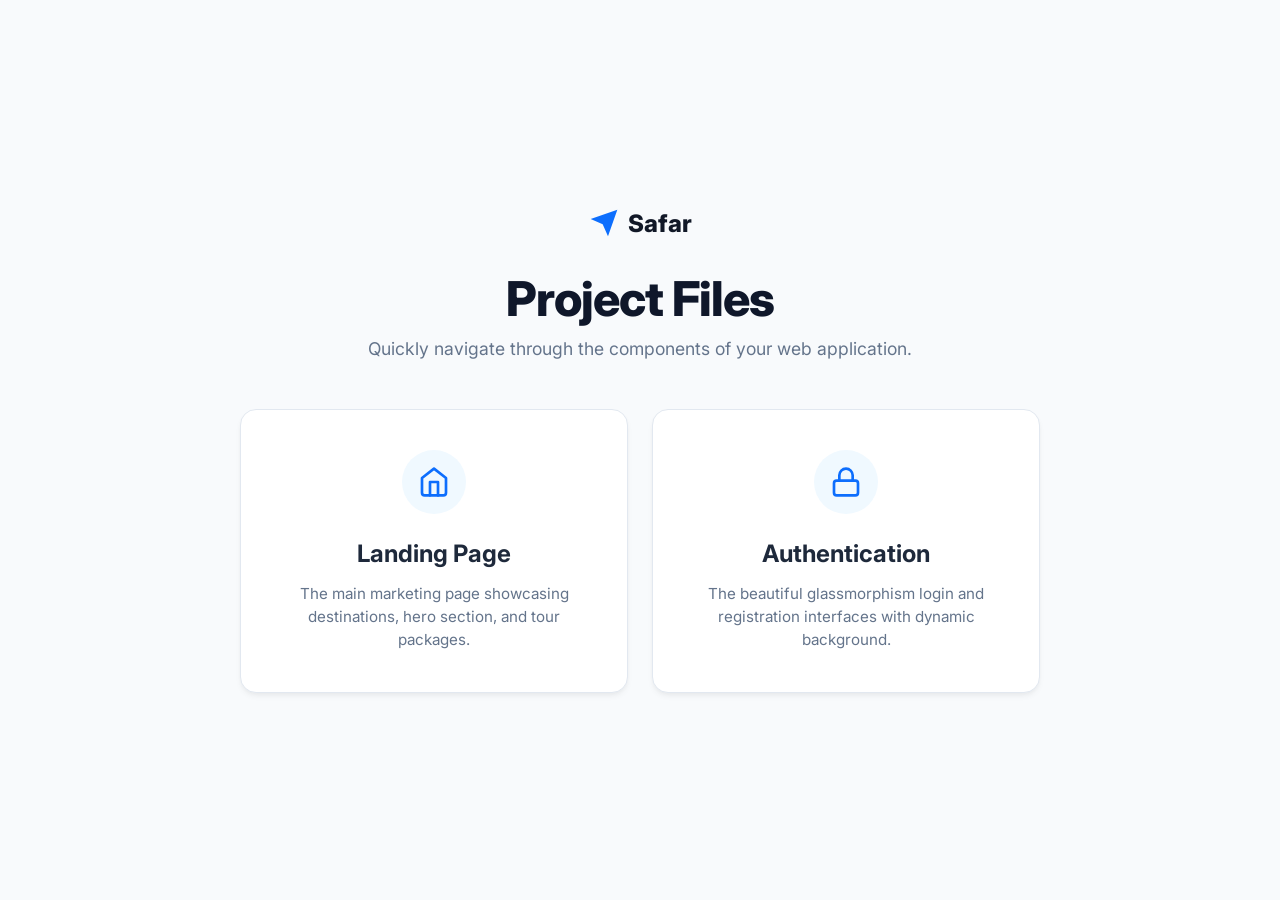
==== index.html @ 84ec6b57 "Add files via upload" ====
<!DOCTYPE html>
<html lang="en">
<head>
    <meta charset="UTF-8">
    <meta name="viewport" content="width=device-width, initial-scale=1.0">
    <title>Safar Project Hub</title>
    <link href="https://fonts.googleapis.com/css2?family=Inter:wght@400;500;600;700;800&display=swap" rel="stylesheet">
    <style>
        * {
            margin: 0;
            padding: 0;
            box-sizing: border-box;
            font-family: 'Inter', sans-serif;
        }
        body {
            background-color: #f8fafc;
            min-height: 100vh;
            display: flex;
            flex-direction: column;
            align-items: center;
            justify-content: center;
            padding: 20px;
        }
        .container {
            max-width: 800px;
            width: 100%;
            text-align: center;
        }
        h1 {
            font-size: 3rem;
            color: #0f172a;
            margin-bottom: 10px;
            font-weight: 800;
            letter-spacing: -1px;
        }
        p.subtitle {
            color: #64748b;
            font-size: 1.1rem;
            margin-bottom: 50px;
        }
        .grid {
            display: grid;
            grid-template-columns: repeat(auto-fit, minmax(300px, 1fr));
            gap: 24px;
        }
        .card {
            background: #ffffff;
            border: 1px solid #e2e8f0;
            border-radius: 16px;
            padding: 40px 30px;
            text-decoration: none;
            color: inherit;
            transition: all 0.3s ease;
            box-shadow: 0 4px 6px -1px rgba(0, 0, 0, 0.05), 0 2px 4px -1px rgba(0, 0, 0, 0.03);
            display: flex;
            flex-direction: column;
            align-items: center;
            gap: 15px;
        }
        .card:hover {
            transform: translateY(-5px);
            border-color: #0d6efd;
            box-shadow: 0 20px 25px -5px rgba(13, 110, 253, 0.15), 0 10px 10px -5px rgba(13, 110, 253, 0.04);
        }
        .card-icon {
            width: 64px;
            height: 64px;
            background: #f0f9ff;
            color: #0d6efd;
            border-radius: 50%;
            display: flex;
            align-items: center;
            justify-content: center;
            margin-bottom: 10px;
        }
        .card-icon svg {
            width: 32px;
            height: 32px;
        }
        .card h2 {
            font-size: 1.5rem;
            color: #1e293b;
            font-weight: 700;
        }
        .card p {
            color: #64748b;
            font-size: 0.95rem;
            line-height: 1.5;
        }
        .logo {
            display: inline-flex;
            align-items: center;
            gap: 8px;
            font-weight: 800;
            font-size: 24px;
            color: #111827;
            margin-bottom: 30px;
        }
        .logo svg {
            width: 32px;
            height: 32px;
            color: #0d6efd;
        }
    </style>
</head>
<body>

    <div class="container">
        <div class="logo">
            <svg viewBox="0 0 24 24" fill="none" stroke="currentColor" stroke-width="2" stroke-linecap="round" stroke-linejoin="round">
                <path d="M22 2 11 13M22 2l-7 20-4-9-9-4 20-7z" fill="currentColor" stroke="none" />
            </svg>
            <span>Safar</span>
        </div>
        
        <h1>Project Files</h1>
        <p class="subtitle">Quickly navigate through the components of your web application.</p>

        <div class="grid">
            <!-- Landing Page Card -->
            <a href="landing.html" class="card">
                <div class="card-icon">
                    <svg viewBox="0 0 24 24" fill="none" stroke="currentColor" stroke-width="2" stroke-linecap="round" stroke-linejoin="round">
                        <path d="m3 9 9-7 9 7v11a2 2 0 0 1-2 2H5a2 2 0 0 1-2-2z"></path>
                        <polyline points="9 22 9 12 15 12 15 22"></polyline>
                    </svg>
                </div>
                <h2>Landing Page</h2>
                <p>The main marketing page showcasing destinations, hero section, and tour packages.</p>
            </a>

            <!-- Auth Page Card -->
            <a href="auth.html" class="card">
                <div class="card-icon">
                    <svg viewBox="0 0 24 24" fill="none" stroke="currentColor" stroke-width="2" stroke-linecap="round" stroke-linejoin="round">
                        <rect x="3" y="11" width="18" height="11" rx="2" ry="2"></rect>
                        <path d="M7 11V7a5 5 0 0 1 10 0v4"></path>
                    </svg>
                </div>
                <h2>Authentication</h2>
                <p>The beautiful glassmorphism login and registration interfaces with dynamic background.</p>
            </a>
        </div>
    </div>

</body>
</html>
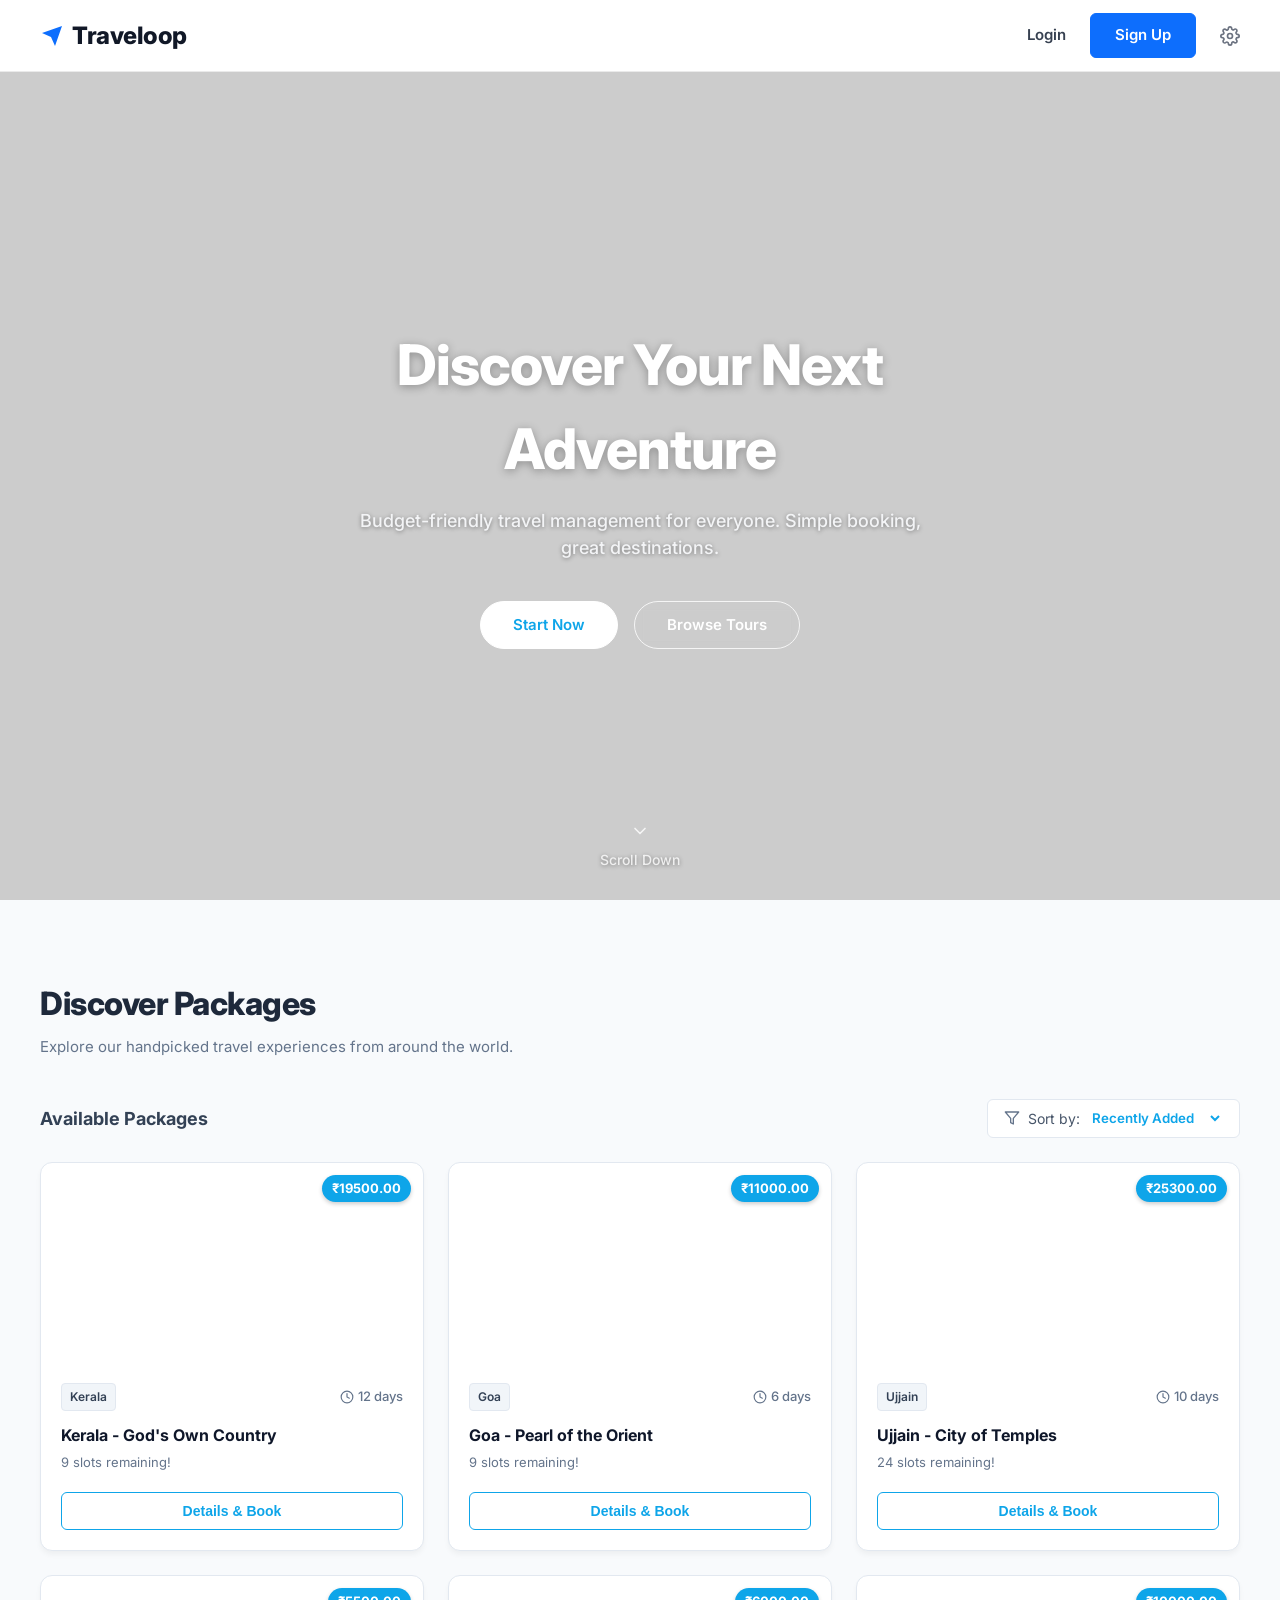
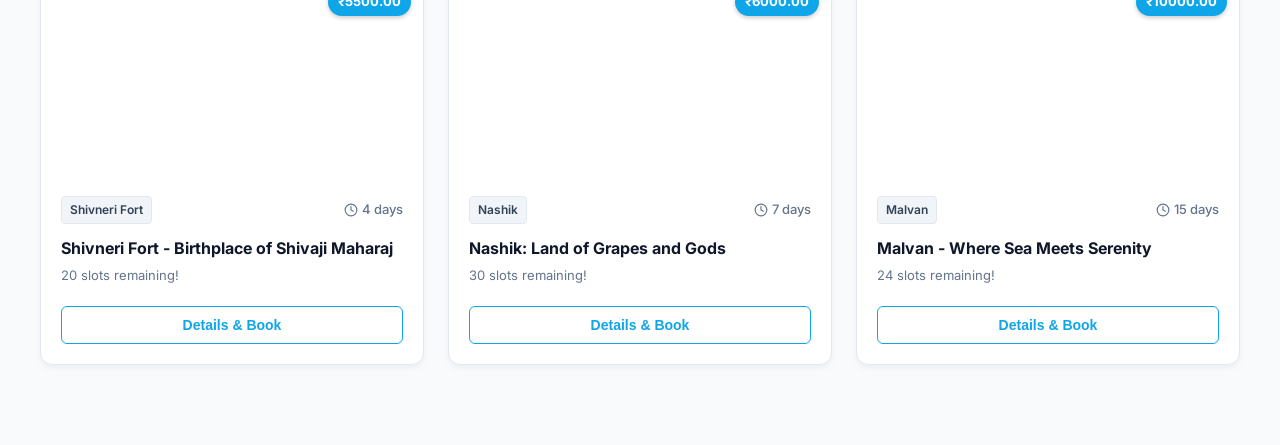
==== commit 37595d69: "Update index.html" ====
--- a/index.html
+++ b/index.html
@@ -3,145 +3,228 @@
 <head>
     <meta charset="UTF-8">
     <meta name="viewport" content="width=device-width, initial-scale=1.0">
-    <title>Safar Project Hub</title>
+    <title>Traveloop - Discover Your Next Adventure</title>
     <link href="https://fonts.googleapis.com/css2?family=Inter:wght@400;500;600;700;800&display=swap" rel="stylesheet">
-    <style>
-        * {
-            margin: 0;
-            padding: 0;
-            box-sizing: border-box;
-            font-family: 'Inter', sans-serif;
-        }
-        body {
-            background-color: #f8fafc;
-            min-height: 100vh;
-            display: flex;
-            flex-direction: column;
-            align-items: center;
-            justify-content: center;
-            padding: 20px;
-        }
-        .container {
-            max-width: 800px;
-            width: 100%;
-            text-align: center;
-        }
-        h1 {
-            font-size: 3rem;
-            color: #0f172a;
-            margin-bottom: 10px;
-            font-weight: 800;
-            letter-spacing: -1px;
-        }
-        p.subtitle {
-            color: #64748b;
-            font-size: 1.1rem;
-            margin-bottom: 50px;
-        }
-        .grid {
-            display: grid;
-            grid-template-columns: repeat(auto-fit, minmax(300px, 1fr));
-            gap: 24px;
-        }
-        .card {
-            background: #ffffff;
-            border: 1px solid #e2e8f0;
-            border-radius: 16px;
-            padding: 40px 30px;
-            text-decoration: none;
-            color: inherit;
-            transition: all 0.3s ease;
-            box-shadow: 0 4px 6px -1px rgba(0, 0, 0, 0.05), 0 2px 4px -1px rgba(0, 0, 0, 0.03);
-            display: flex;
-            flex-direction: column;
-            align-items: center;
-            gap: 15px;
-        }
-        .card:hover {
-            transform: translateY(-5px);
-            border-color: #0d6efd;
-            box-shadow: 0 20px 25px -5px rgba(13, 110, 253, 0.15), 0 10px 10px -5px rgba(13, 110, 253, 0.04);
-        }
-        .card-icon {
-            width: 64px;
-            height: 64px;
-            background: #f0f9ff;
-            color: #0d6efd;
-            border-radius: 50%;
-            display: flex;
-            align-items: center;
-            justify-content: center;
-            margin-bottom: 10px;
-        }
-        .card-icon svg {
-            width: 32px;
-            height: 32px;
-        }
-        .card h2 {
-            font-size: 1.5rem;
-            color: #1e293b;
-            font-weight: 700;
-        }
-        .card p {
-            color: #64748b;
-            font-size: 0.95rem;
-            line-height: 1.5;
-        }
-        .logo {
-            display: inline-flex;
-            align-items: center;
-            gap: 8px;
-            font-weight: 800;
-            font-size: 24px;
-            color: #111827;
-            margin-bottom: 30px;
-        }
-        .logo svg {
-            width: 32px;
-            height: 32px;
-            color: #0d6efd;
-        }
-    </style>
+    <link rel="stylesheet" href="landing.css">
 </head>
 <body>
-
-    <div class="container">
-        <div class="logo">
+    <!-- Splash Screen -->
+    <div id="splash-container">
+        <h1 class="brand-text">
+            travel<span class="brand-accent">oop</span>
+        </h1>
+    </div>
+
+    <!-- Navigation Bar -->
+    <header class="navbar">
+        <div class="nav-left">
+            <a href="#" class="logo">
+                <svg viewBox="0 0 24 24" fill="none" stroke="currentColor" stroke-width="2" stroke-linecap="round" stroke-linejoin="round">
+                    <path d="M22 2 11 13M22 2l-7 20-4-9-9-4 20-7z" fill="currentColor" stroke="none" />
+                </svg>
+                <span>Traveloop</span>
+            </a>
+
+        </div>
+        
+        <div class="nav-right">
+            <a href="auth.html" class="login-link">Login</a>
+            <a href="auth.html" class="btn signup-btn">Sign Up</a>
+            <button class="settings-btn">
+                <svg viewBox="0 0 24 24" fill="none" stroke="currentColor" stroke-width="2" stroke-linecap="round" stroke-linejoin="round">
+                    <circle cx="12" cy="12" r="3"></circle>
+                    <path d="M19.4 15a1.65 1.65 0 0 0 .33 1.82l.06.06a2 2 0 0 1 0 2.83 2 2 0 0 1-2.83 0l-.06-.06a1.65 1.65 0 0 0-1.82-.33 1.65 1.65 0 0 0-1 1.51V21a2 2 0 0 1-2 2 2 2 0 0 1-2-2v-.09A1.65 1.65 0 0 0 9 19.4a1.65 1.65 0 0 0-1.82.33l-.06.06a2 2 0 0 1-2.83 0 2 2 0 0 1 0-2.83l.06-.06a1.65 1.65 0 0 0 .33-1.82 1.65 1.65 0 0 0-1.51-1H3a2 2 0 0 1-2-2 2 2 0 0 1 2-2h.09A1.65 1.65 0 0 0 4.6 9a1.65 1.65 0 0 0-.33-1.82l-.06-.06a2 2 0 0 1 0-2.83 2 2 0 0 1 2.83 0l.06.06a1.65 1.65 0 0 0 1.82.33H9a1.65 1.65 0 0 0 1-1.51V3a2 2 0 0 1 2-2 2 2 0 0 1 2 2v.09a1.65 1.65 0 0 0 1 1.51 1.65 1.65 0 0 0 1.82-.33l.06-.06a2 2 0 0 1 2.83 0 2 2 0 0 1 0 2.83l-.06.06a1.65 1.65 0 0 0-.33 1.82V9a1.65 1.65 0 0 0 1.51 1H21a2 2 0 0 1 2 2 2 2 0 0 1-2 2h-.09a1.65 1.65 0 0 0-1.51 1z"></path>
+                </svg>
+            </button>
+        </div>
+    </header>
+
+    <!-- Hero Section -->
+    <section class="hero">
+        <div class="hero-overlay"></div>
+        <div class="hero-content">
+            <h1>Discover Your Next Adventure</h1>
+            <p>Budget-friendly travel management for everyone. Simple booking, great destinations.</p>
+            <div class="hero-actions">
+                <a href="#" class="btn btn-primary" id="start-now-btn">Start Now</a>
+                <a href="#" class="btn btn-outline">Browse Tours</a>
+            </div>
+        </div>
+        
+        <div class="scroll-down" id="scroll-btn">
             <svg viewBox="0 0 24 24" fill="none" stroke="currentColor" stroke-width="2" stroke-linecap="round" stroke-linejoin="round">
-                <path d="M22 2 11 13M22 2l-7 20-4-9-9-4 20-7z" fill="currentColor" stroke="none" />
+                <polyline points="6 9 12 15 18 9"></polyline>
             </svg>
-            <span>Safar</span>
-        </div>
+            <span>Scroll Down</span>
+        </div>
+    </section>
+
+    <!-- Discover Packages Section -->
+    <section id="packages-section" class="packages-section">
+        <div class="packages-container">
+            <div class="packages-header">
+                <div>
+                    <h2>Discover Packages</h2>
+                    <p>Explore our handpicked travel experiences from around the world.</p>
+                </div>
+            </div>
+
+            <div class="packages-subheader">
+                <h3>Available Packages</h3>
+                <div class="sort-dropdown">
+                    <svg viewBox="0 0 24 24" fill="none" stroke="currentColor" stroke-width="2" stroke-linecap="round" stroke-linejoin="round"><polygon points="22 3 2 3 10 12.46 10 19 14 21 14 12.46 22 3"></polygon></svg>
+                    <span>Sort by:</span>
+                    <select>
+                        <option>Recently Added</option>
+                        <option>Price: Low to High</option>
+                        <option>Price: High to Low</option>
+                    </select>
+                </div>
+            </div>
+
+            <div class="packages-grid">
+                <!-- Package Card 1 -->
+                <div class="package-card">
+                    <div class="pkg-image" style="background-image: url('https://images.unsplash.com/photo-1602216056096-3b40cc0c9944?auto=format&fit=crop&w=600&q=80')">
+                        <div class="pkg-price">₹19500.00</div>
+                    </div>
+                    <div class="pkg-content">
+                        <div class="pkg-meta">
+                            <span class="pkg-tag">Kerala</span>
+                            <span class="pkg-duration">
+                                <svg viewBox="0 0 24 24" fill="none" stroke="currentColor" stroke-width="2" stroke-linecap="round" stroke-linejoin="round"><circle cx="12" cy="12" r="10"></circle><polyline points="12 6 12 12 16 14"></polyline></svg>
+                                12 days
+                            </span>
+                        </div>
+                        <h4 class="pkg-title">Kerala - God's Own Country</h4>
+                        <p class="pkg-slots">9 slots remaining!</p>
+                        <button class="pkg-btn" onclick="window.location.href='auth.html'">Details & Book</button>
+                    </div>
+                </div>
+
+                <!-- Package Card 2 -->
+                <div class="package-card">
+                    <div class="pkg-image" style="background-image: url('https://images.unsplash.com/photo-1512343879784-a960bf40e7f2?auto=format&fit=crop&w=600&q=80')">
+                        <div class="pkg-price">₹11000.00</div>
+                    </div>
+                    <div class="pkg-content">
+                        <div class="pkg-meta">
+                            <span class="pkg-tag">Goa</span>
+                            <span class="pkg-duration">
+                                <svg viewBox="0 0 24 24" fill="none" stroke="currentColor" stroke-width="2" stroke-linecap="round" stroke-linejoin="round"><circle cx="12" cy="12" r="10"></circle><polyline points="12 6 12 12 16 14"></polyline></svg>
+                                6 days
+                            </span>
+                        </div>
+                        <h4 class="pkg-title">Goa - Pearl of the Orient</h4>
+                        <p class="pkg-slots">9 slots remaining!</p>
+                        <button class="pkg-btn" onclick="window.location.href='auth.html'">Details & Book</button>
+                    </div>
+                </div>
+
+                <!-- Package Card 3 -->
+                <div class="package-card">
+                    <div class="pkg-image" style="background-image: url('https://images.unsplash.com/photo-1570168007204-dfb528c6958f?auto=format&fit=crop&w=600&q=80')">
+                        <div class="pkg-price">₹25300.00</div>
+                    </div>
+                    <div class="pkg-content">
+                        <div class="pkg-meta">
+                            <span class="pkg-tag">Ujjain</span>
+                            <span class="pkg-duration">
+                                <svg viewBox="0 0 24 24" fill="none" stroke="currentColor" stroke-width="2" stroke-linecap="round" stroke-linejoin="round"><circle cx="12" cy="12" r="10"></circle><polyline points="12 6 12 12 16 14"></polyline></svg>
+                                10 days
+                            </span>
+                        </div>
+                        <h4 class="pkg-title">Ujjain - City of Temples</h4>
+                        <p class="pkg-slots">24 slots remaining!</p>
+                        <button class="pkg-btn" onclick="window.location.href='auth.html'">Details & Book</button>
+                    </div>
+                </div>
+
+                <!-- Package Card 4 -->
+                <div class="package-card">
+                    <div class="pkg-image" style="background-image: url('https://images.unsplash.com/photo-1582510003544-4d00b7f74220?auto=format&fit=crop&w=600&q=80')">
+                        <div class="pkg-price">₹5500.00</div>
+                    </div>
+                    <div class="pkg-content">
+                        <div class="pkg-meta">
+                            <span class="pkg-tag">Shivneri Fort</span>
+                            <span class="pkg-duration">
+                                <svg viewBox="0 0 24 24" fill="none" stroke="currentColor" stroke-width="2" stroke-linecap="round" stroke-linejoin="round"><circle cx="12" cy="12" r="10"></circle><polyline points="12 6 12 12 16 14"></polyline></svg>
+                                4 days
+                            </span>
+                        </div>
+                        <h4 class="pkg-title">Shivneri Fort - Birthplace of Shivaji Maharaj</h4>
+                        <p class="pkg-slots">20 slots remaining!</p>
+                        <button class="pkg-btn" onclick="window.location.href='auth.html'">Details & Book</button>
+                    </div>
+                </div>
+
+                <!-- Package Card 5 -->
+                <div class="package-card">
+                    <div class="pkg-image" style="background-image: url('https://images.unsplash.com/photo-1504279577054-acfeccf8fc52?auto=format&fit=crop&w=600&q=80')">
+                        <div class="pkg-price">₹6000.00</div>
+                    </div>
+                    <div class="pkg-content">
+                        <div class="pkg-meta">
+                            <span class="pkg-tag">Nashik</span>
+                            <span class="pkg-duration">
+                                <svg viewBox="0 0 24 24" fill="none" stroke="currentColor" stroke-width="2" stroke-linecap="round" stroke-linejoin="round"><circle cx="12" cy="12" r="10"></circle><polyline points="12 6 12 12 16 14"></polyline></svg>
+                                7 days
+                            </span>
+                        </div>
+                        <h4 class="pkg-title">Nashik: Land of Grapes and Gods</h4>
+                        <p class="pkg-slots">30 slots remaining!</p>
+                        <button class="pkg-btn" onclick="window.location.href='auth.html'">Details & Book</button>
+                    </div>
+                </div>
+
+                <!-- Package Card 6 -->
+                <div class="package-card">
+                    <div class="pkg-image" style="background-image: url('https://images.unsplash.com/photo-1593351415075-3bac9f45c877?auto=format&fit=crop&w=600&q=80')">
+                        <div class="pkg-price">₹10000.00</div>
+                    </div>
+                    <div class="pkg-content">
+                        <div class="pkg-meta">
+                            <span class="pkg-tag">Malvan</span>
+                            <span class="pkg-duration">
+                                <svg viewBox="0 0 24 24" fill="none" stroke="currentColor" stroke-width="2" stroke-linecap="round" stroke-linejoin="round"><circle cx="12" cy="12" r="10"></circle><polyline points="12 6 12 12 16 14"></polyline></svg>
+                                15 days
+                            </span>
+                        </div>
+                        <h4 class="pkg-title">Malvan - Where Sea Meets Serenity</h4>
+                        <p class="pkg-slots">24 slots remaining!</p>
+                        <button class="pkg-btn" onclick="window.location.href='auth.html'">Details & Book</button>
+                    </div>
+                </div>
+            </div>
+        </div>
+    </section>
+
+    <script>
+        // Use the window load event to start the timer
+        window.addEventListener('DOMContentLoaded', () => {
+            const splash = document.getElementById('splash-container');
+
+            // 1.5 seconds (1500ms) delay
+            setTimeout(() => {
+                splash.classList.add('fade-out');
+                
+                // Optional: Remove from DOM entirely after fade finishes
+                setTimeout(() => {
+                    splash.style.display = 'none';
+                }, 800); 
+            }, 1500);
+        });
+
+        // Scroll down functionality
+        document.getElementById('scroll-btn').addEventListener('click', () => {
+            document.getElementById('packages-section').scrollIntoView({ behavior: 'smooth' });
+        });
         
-        <h1>Project Files</h1>
-        <p class="subtitle">Quickly navigate through the components of your web application.</p>
-
-        <div class="grid">
-            <!-- Landing Page Card -->
-            <a href="landing.html" class="card">
-                <div class="card-icon">
-                    <svg viewBox="0 0 24 24" fill="none" stroke="currentColor" stroke-width="2" stroke-linecap="round" stroke-linejoin="round">
-                        <path d="m3 9 9-7 9 7v11a2 2 0 0 1-2 2H5a2 2 0 0 1-2-2z"></path>
-                        <polyline points="9 22 9 12 15 12 15 22"></polyline>
-                    </svg>
-                </div>
-                <h2>Landing Page</h2>
-                <p>The main marketing page showcasing destinations, hero section, and tour packages.</p>
-            </a>
-
-            <!-- Auth Page Card -->
-            <a href="auth.html" class="card">
-                <div class="card-icon">
-                    <svg viewBox="0 0 24 24" fill="none" stroke="currentColor" stroke-width="2" stroke-linecap="round" stroke-linejoin="round">
-                        <rect x="3" y="11" width="18" height="11" rx="2" ry="2"></rect>
-                        <path d="M7 11V7a5 5 0 0 1 10 0v4"></path>
-                    </svg>
-                </div>
-                <h2>Authentication</h2>
-                <p>The beautiful glassmorphism login and registration interfaces with dynamic background.</p>
-            </a>
-        </div>
-    </div>
-
+        document.getElementById('start-now-btn').addEventListener('click', (e) => {
+            e.preventDefault();
+            document.getElementById('packages-section').scrollIntoView({ behavior: 'smooth' });
+        });
+    </script>
 </body>
 </html>
--- a/landing.css
+++ b/landing.css
@@ -0,0 +1,554 @@
+/* Splash Screen */
+@import url('https://fonts.googleapis.com/css2?family=Plus+Jakarta+Sans:wght@800&display=swap');
+
+#splash-container {
+    position: fixed;
+    top: 0;
+    left: 0;
+    width: 100%;
+    height: 100%;
+    background-color: white;
+    display: flex;
+    align-items: center;
+    justify-content: center;
+    z-index: 9999;
+    transition: opacity 0.8s ease-in-out;
+}
+
+.brand-text {
+    font-size: 5rem;
+    letter-spacing: -0.05em;
+    color: #0f172a;
+    opacity: 0;
+    transform: scale(0.95);
+    animation: reveal 1s ease-out forwards;
+    font-family: 'Plus Jakarta Sans', sans-serif;
+}
+
+.brand-accent {
+    color: #0ea5e9; /* Match landing page primary color */
+}
+
+@keyframes reveal {
+    to {
+        opacity: 1;
+        transform: scale(1);
+    }
+}
+
+.fade-out {
+    opacity: 0;
+    pointer-events: none;
+}
+
+/* Reset and Base Styles */
+* {
+    margin: 0;
+    padding: 0;
+    box-sizing: border-box;
+}
+
+body {
+    font-family: 'Inter', system-ui, -apple-system, sans-serif;
+    color: #333;
+    background-color: #fff;
+    line-height: 1.5;
+    overflow-x: hidden;
+}
+
+a {
+    text-decoration: none;
+    color: inherit;
+}
+
+/* Header / Navbar */
+.navbar {
+    display: flex;
+    justify-content: space-between;
+    align-items: center;
+    padding: 0 40px;
+    height: 72px;
+    background-color: #fff;
+    border-bottom: 1px solid #eaeaea;
+    position: sticky;
+    top: 0;
+    z-index: 100;
+}
+
+.nav-left, .nav-right {
+    display: flex;
+    align-items: center;
+}
+
+.nav-left {
+    gap: 40px;
+}
+
+.logo {
+    display: flex;
+    align-items: center;
+    gap: 8px;
+    font-weight: 800;
+    font-size: 24px;
+    color: #111827;
+    letter-spacing: -0.5px;
+}
+
+.logo svg {
+    width: 24px;
+    height: 24px;
+    color: #0d6efd; /* Safar primary blue airplane */
+}
+
+.nav-links {
+    display: flex;
+    gap: 24px;
+}
+
+.nav-links a {
+    font-size: 15px;
+    font-weight: 500;
+    color: #6b7280;
+    transition: color 0.2s;
+}
+
+.nav-links a:hover, .nav-links a.active {
+    color: #111827;
+}
+
+.nav-right {
+    gap: 24px;
+}
+
+/* Search Box */
+.search-box {
+    display: flex;
+    align-items: center;
+    border: 1px solid #e5e7eb;
+    border-radius: 6px;
+    padding: 4px 12px;
+    width: 240px;
+    background: #fff;
+    transition: border-color 0.2s;
+}
+
+.search-box:focus-within {
+    border-color: #0ea5e9;
+}
+
+.search-box input {
+    border: none;
+    outline: none;
+    padding: 6px 0;
+    width: 100%;
+    font-size: 14px;
+    font-family: inherit;
+    color: #374151;
+}
+
+.search-box input::placeholder {
+    color: #9ca3af;
+}
+
+.search-btn {
+    background: none;
+    border: none;
+    cursor: pointer;
+    color: #0d6efd;
+    display: flex;
+    align-items: center;
+    justify-content: center;
+    padding: 4px;
+}
+
+.search-btn svg {
+    width: 18px;
+    height: 18px;
+}
+
+/* Nav Actions */
+.login-link {
+    font-size: 15px;
+    font-weight: 600;
+    color: #374151;
+    transition: color 0.2s;
+}
+
+.login-link:hover {
+    color: #0ea5e9;
+}
+
+.btn {
+    display: inline-flex;
+    align-items: center;
+    justify-content: center;
+    padding: 10px 24px;
+    border-radius: 6px;
+    font-size: 15px;
+    font-weight: 600;
+    cursor: pointer;
+    transition: all 0.2s;
+}
+
+.signup-btn {
+    background-color: #0d6efd;
+    color: #fff;
+    border: 1px solid #0d6efd;
+}
+
+.signup-btn:hover {
+    background-color: #0b5ed7;
+    border-color: #0a58ca;
+}
+
+.settings-btn {
+    background: none;
+    border: none;
+    cursor: pointer;
+    color: #6b7280;
+    display: flex;
+    align-items: center;
+    transition: color 0.2s;
+}
+
+.settings-btn:hover {
+    color: #111827;
+}
+
+.settings-btn svg {
+    width: 20px;
+    height: 20px;
+}
+
+/* Hero Section */
+.hero {
+    position: relative;
+    height: calc(100vh - 72px);
+    min-height: 500px;
+    display: flex;
+    flex-direction: column;
+    justify-content: center;
+    align-items: center;
+    text-align: center;
+    background-image: url('https://images.unsplash.com/photo-1559128010-7c1ad6e1b6a5?auto=format&fit=crop&w=1920&q=80');
+    background-size: cover;
+    background-position: center;
+}
+
+.hero-overlay {
+    position: absolute;
+    top: 0;
+    left: 0;
+    width: 100%;
+    height: 100%;
+    background: rgba(0, 0, 0, 0.2); /* Very subtle dark overlay to ensure text readability */
+    z-index: 1;
+}
+
+.hero-content {
+    position: relative;
+    z-index: 2;
+    max-width: 800px;
+    padding: 0 20px;
+}
+
+.hero-content h1 {
+    font-size: 56px;
+    font-weight: 800;
+    color: #ffffff;
+    margin-bottom: 16px;
+    letter-spacing: -1px;
+    text-shadow: 0 2px 10px rgba(0,0,0,0.3);
+}
+
+.hero-content p {
+    font-size: 18px;
+    font-weight: 500;
+    color: #f3f4f6;
+    margin-bottom: 40px;
+    text-shadow: 0 1px 4px rgba(0,0,0,0.4);
+    max-width: 600px;
+    margin-left: auto;
+    margin-right: auto;
+}
+
+.hero-actions {
+    display: flex;
+    gap: 16px;
+    justify-content: center;
+}
+
+.hero-actions .btn-primary {
+    background-color: #ffffff;
+    color: #0ea5e9;
+    border: 1px solid #ffffff;
+    border-radius: 30px;
+    padding: 12px 32px;
+}
+
+.hero-actions .btn-primary:hover {
+    background-color: #f8fafc;
+    transform: translateY(-2px);
+}
+
+.hero-actions .btn-outline {
+    background-color: transparent;
+    color: #ffffff;
+    border: 1px solid rgba(255, 255, 255, 0.8);
+    border-radius: 30px;
+    padding: 12px 32px;
+    backdrop-filter: blur(4px);
+}
+
+.hero-actions .btn-outline:hover {
+    background-color: rgba(255, 255, 255, 0.1);
+    border-color: #ffffff;
+}
+
+/* Scroll Down Indicator */
+.scroll-down {
+    position: absolute;
+    bottom: 30px;
+    left: 50%;
+    transform: translateX(-50%);
+    z-index: 2;
+    display: flex;
+    flex-direction: column;
+    align-items: center;
+    gap: 8px;
+    color: rgba(255, 255, 255, 0.8);
+    font-size: 14px;
+    font-weight: 500;
+    cursor: pointer;
+    text-shadow: 0 1px 4px rgba(0,0,0,0.4);
+    animation: bounce 2s infinite;
+}
+
+.scroll-down svg {
+    width: 20px;
+    height: 20px;
+}
+
+@keyframes bounce {
+    0%, 20%, 50%, 80%, 100% {
+        transform: translateY(0) translateX(-50%);
+    }
+    40% {
+        transform: translateY(-10px) translateX(-50%);
+    }
+    60% {
+        transform: translateY(-5px) translateX(-50%);
+    }
+}
+
+/* Responsive adjustments */
+@media (max-width: 768px) {
+    .navbar {
+        padding: 0 20px;
+    }
+    .nav-left {
+        gap: 20px;
+    }
+    .nav-links, .search-box {
+        display: none;
+    }
+    .hero-content h1 {
+        font-size: 40px;
+    }
+    .hero-content p {
+        font-size: 16px;
+    }
+}
+
+/* Packages Section */
+.packages-section {
+    padding: 80px 40px;
+    background-color: #f8fafc; /* Very light grey/blue background similar to image */
+    min-height: 100vh;
+}
+
+.packages-container {
+    max-width: 1200px;
+    margin: 0 auto;
+}
+
+.packages-header {
+    margin-bottom: 40px;
+}
+
+.packages-header h2 {
+    font-size: 32px;
+    font-weight: 800;
+    color: #1e293b;
+    margin-bottom: 8px;
+    letter-spacing: -0.5px;
+}
+
+.packages-header p {
+    font-size: 15px;
+    color: #64748b;
+}
+
+.packages-subheader {
+    display: flex;
+    justify-content: space-between;
+    align-items: center;
+    margin-bottom: 24px;
+}
+
+.packages-subheader h3 {
+    font-size: 18px;
+    font-weight: 700;
+    color: #334155;
+}
+
+.sort-dropdown {
+    display: flex;
+    align-items: center;
+    gap: 8px;
+    padding: 8px 16px;
+    background: #fff;
+    border: 1px solid #e2e8f0;
+    border-radius: 6px;
+    font-size: 14px;
+    color: #475569;
+}
+
+.sort-dropdown svg {
+    width: 16px;
+    height: 16px;
+    color: #64748b;
+}
+
+.sort-dropdown select {
+    border: none;
+    outline: none;
+    color: #0ea5e9;
+    font-weight: 600;
+    font-family: inherit;
+    cursor: pointer;
+    background: transparent;
+}
+
+/* Packages Grid */
+.packages-grid {
+    display: grid;
+    grid-template-columns: repeat(auto-fill, minmax(350px, 1fr));
+    gap: 24px;
+}
+
+/* Package Card */
+.package-card {
+    background: #fff;
+    border-radius: 12px;
+    overflow: hidden;
+    border: 1px solid #e2e8f0;
+    box-shadow: 0 4px 6px -1px rgba(0, 0, 0, 0.05);
+    transition: transform 0.2s, box-shadow 0.2s;
+}
+
+.package-card:hover {
+    transform: translateY(-4px);
+    box-shadow: 0 10px 15px -3px rgba(0, 0, 0, 0.1);
+}
+
+.pkg-image {
+    height: 200px;
+    background-size: cover;
+    background-position: center;
+    position: relative;
+}
+
+.pkg-price {
+    position: absolute;
+    top: 12px;
+    right: 12px;
+    background-color: #0ea5e9;
+    color: #fff;
+    font-weight: 700;
+    font-size: 13px;
+    padding: 4px 10px;
+    border-radius: 20px;
+    box-shadow: 0 2px 4px rgba(0,0,0,0.2);
+}
+
+.pkg-content {
+    padding: 20px;
+}
+
+.pkg-meta {
+    display: flex;
+    justify-content: space-between;
+    align-items: center;
+    margin-bottom: 12px;
+}
+
+.pkg-tag {
+    font-size: 12px;
+    font-weight: 600;
+    color: #334155;
+    background-color: #f1f5f9;
+    padding: 4px 8px;
+    border-radius: 4px;
+    border: 1px solid #e2e8f0;
+}
+
+.pkg-duration {
+    display: flex;
+    align-items: center;
+    gap: 4px;
+    font-size: 13px;
+    color: #64748b;
+    font-weight: 500;
+}
+
+.pkg-duration svg {
+    width: 14px;
+    height: 14px;
+}
+
+.pkg-title {
+    font-size: 16px;
+    font-weight: 700;
+    color: #0f172a;
+    margin-bottom: 6px;
+}
+
+.pkg-slots {
+    font-size: 13px;
+    color: #64748b;
+    margin-bottom: 20px;
+}
+
+.pkg-btn {
+    width: 100%;
+    padding: 10px;
+    background: transparent;
+    border: 1px solid #0ea5e9;
+    color: #0ea5e9;
+    border-radius: 6px;
+    font-weight: 600;
+    font-size: 14px;
+    cursor: pointer;
+    transition: all 0.2s;
+}
+
+.pkg-btn:hover {
+    background: #f0f9ff;
+}
+
+/* Responsive Grid */
+@media (max-width: 1024px) {
+    .packages-grid {
+        grid-template-columns: repeat(2, 1fr);
+    }
+}
+
+@media (max-width: 640px) {
+    .packages-grid {
+        grid-template-columns: 1fr;
+    }
+    .packages-section {
+        padding: 40px 20px;
+    }
+}
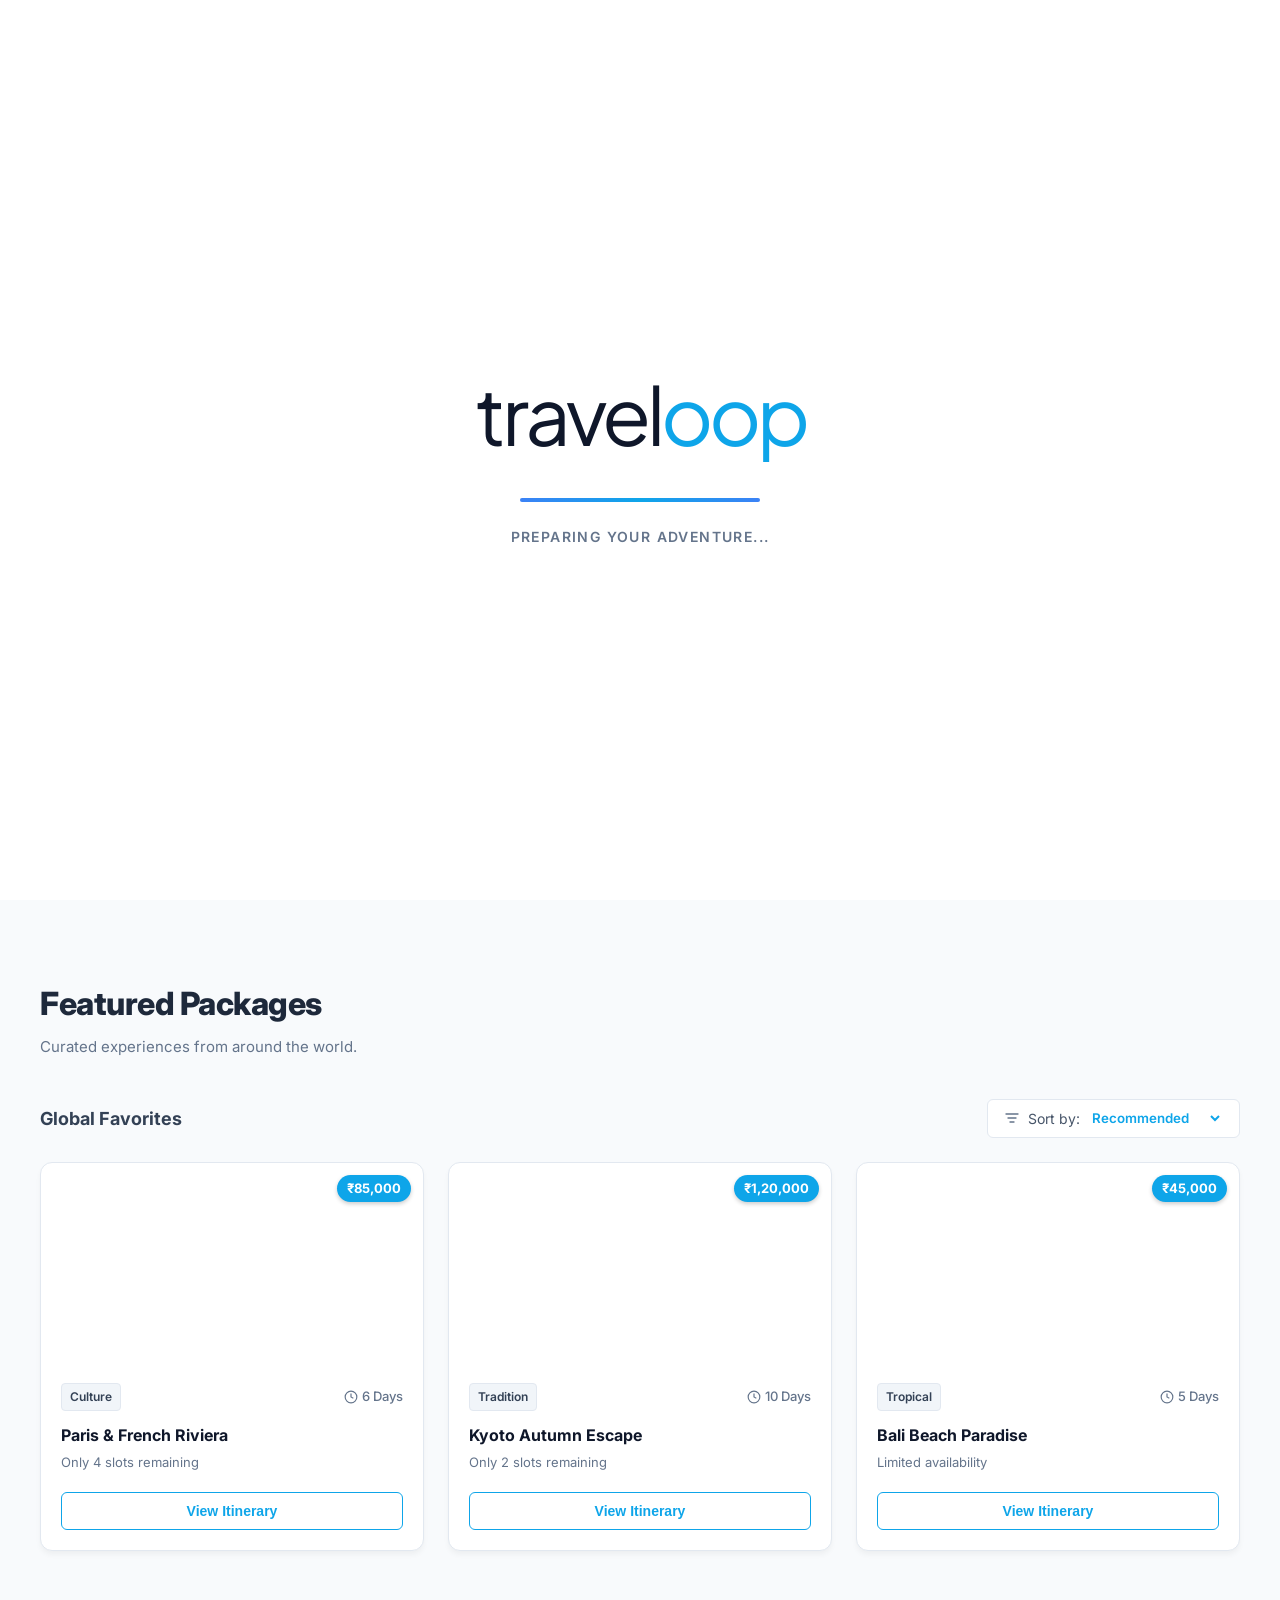
==== commit 3c343bf7: "Add files via upload" ====
--- a/index.html
+++ b/index.html
@@ -4,196 +4,145 @@
     <meta charset="UTF-8">
     <meta name="viewport" content="width=device-width, initial-scale=1.0">
     <title>Traveloop - Discover Your Next Adventure</title>
-    <link href="https://fonts.googleapis.com/css2?family=Inter:wght@400;500;600;700;800&display=swap" rel="stylesheet">
+    <link href="https://fonts.googleapis.com/css2?family=Inter:wght@400;500;600;700;800&family=Plus+Jakarta+Sans:wght@800&display=swap" rel="stylesheet">
     <link rel="stylesheet" href="landing.css">
 </head>
 <body>
     <!-- Splash Screen -->
     <div id="splash-container">
-        <h1 class="brand-text">
-            travel<span class="brand-accent">oop</span>
-        </h1>
+        <div class="splash-content">
+            <div class="brand-text">travel<span class="brand-accent">oop</span></div>
+            <div class="splash-loader">
+                <div class="loader-progress"></div>
+            </div>
+            <p class="loader-text">Preparing your adventure...</p>
+        </div>
     </div>
 
     <!-- Navigation Bar -->
     <header class="navbar">
         <div class="nav-left">
-            <a href="#" class="logo">
-                <svg viewBox="0 0 24 24" fill="none" stroke="currentColor" stroke-width="2" stroke-linecap="round" stroke-linejoin="round">
-                    <path d="M22 2 11 13M22 2l-7 20-4-9-9-4 20-7z" fill="currentColor" stroke="none" />
-                </svg>
-                <span>Traveloop</span>
+            <a href="index.html" class="flex items-center gap-2 group" style="text-decoration: none;">
+                <div class="w-10 h-10 bg-blue-600 rounded-xl flex items-center justify-center text-white shadow-lg shadow-blue-500/20 group-hover:scale-110 transition-transform">
+                    <svg viewBox="0 0 24 24" fill="none" stroke="currentColor" stroke-width="2.5" stroke-linecap="round" stroke-linejoin="round" style="width: 24px; height: 24px;">
+                        <path d="M22 2 11 13M22 2l-7 20-4-9-9-4 20-7z" fill="currentColor" stroke="none" />
+                    </svg>
+                </div>
+                <span style="font-size: 1.25rem; font-weight: 800; color: #0f172a; letter-spacing: -0.025em;">travel<span style="color: #2563eb">oop</span></span>
             </a>
-
         </div>
         
         <div class="nav-right">
-            <a href="auth.html" class="login-link">Login</a>
-            <a href="auth.html" class="btn signup-btn">Sign Up</a>
-            <button class="settings-btn">
-                <svg viewBox="0 0 24 24" fill="none" stroke="currentColor" stroke-width="2" stroke-linecap="round" stroke-linejoin="round">
-                    <circle cx="12" cy="12" r="3"></circle>
-                    <path d="M19.4 15a1.65 1.65 0 0 0 .33 1.82l.06.06a2 2 0 0 1 0 2.83 2 2 0 0 1-2.83 0l-.06-.06a1.65 1.65 0 0 0-1.82-.33 1.65 1.65 0 0 0-1 1.51V21a2 2 0 0 1-2 2 2 2 0 0 1-2-2v-.09A1.65 1.65 0 0 0 9 19.4a1.65 1.65 0 0 0-1.82.33l-.06.06a2 2 0 0 1-2.83 0 2 2 0 0 1 0-2.83l.06-.06a1.65 1.65 0 0 0 .33-1.82 1.65 1.65 0 0 0-1.51-1H3a2 2 0 0 1-2-2 2 2 0 0 1 2-2h.09A1.65 1.65 0 0 0 4.6 9a1.65 1.65 0 0 0-.33-1.82l-.06-.06a2 2 0 0 1 0-2.83 2 2 0 0 1 2.83 0l.06.06a1.65 1.65 0 0 0 1.82.33H9a1.65 1.65 0 0 0 1-1.51V3a2 2 0 0 1 2-2 2 2 0 0 1 2 2v.09a1.65 1.65 0 0 0 1 1.51 1.65 1.65 0 0 0 1.82-.33l.06-.06a2 2 0 0 1 2.83 0 2 2 0 0 1 0 2.83l-.06.06a1.65 1.65 0 0 0-.33 1.82V9a1.65 1.65 0 0 0 1.51 1H21a2 2 0 0 1 2 2 2 2 0 0 1-2 2h-.09a1.65 1.65 0 0 0-1.51 1z"></path>
-                </svg>
-            </button>
+
+            <a href="auth.html#login" class="login-link">Login</a>
+            <a href="auth.html#register" class="btn signup-btn">Sign Up</a>
         </div>
     </header>
 
     <!-- Hero Section -->
     <section class="hero">
+        <div class="hero-animation">
+            <svg class="hero-loop" viewBox="0 0 1000 1000" preserveAspectRatio="xMidYMid slice">
+                <path class="flight-path" d="M0,500 Q250,0 500,500 T1000,500" stroke="rgba(14, 165, 233, 0.2)" stroke-width="2" fill="none" />
+                <path class="flight-path" d="M0,300 Q250,800 500,300 T1000,300" stroke="rgba(14, 165, 233, 0.1)" stroke-width="1" fill="none" />
+            </svg>
+        </div>
         <div class="hero-overlay"></div>
+        
         <div class="hero-content">
-            <h1>Discover Your Next Adventure</h1>
-            <p>Budget-friendly travel management for everyone. Simple booking, great destinations.</p>
+            <h1>The Future of <br> Travel Planning</h1>
+            <p>Experience seamless itineraries and smart collaborative tools. Everything you need for your next global adventure.</p>
             <div class="hero-actions">
-                <a href="#" class="btn btn-primary" id="start-now-btn">Start Now</a>
-                <a href="#" class="btn btn-outline">Browse Tours</a>
+                <a href="my-trips.html" class="btn btn-primary">Start Planning</a>
+                <a href="explore.html" class="btn btn-outline">Explore Cities</a>
             </div>
         </div>
-        
-        <div class="scroll-down" id="scroll-btn">
+        <div class="scroll-down">
+            <span>Scroll down</span>
             <svg viewBox="0 0 24 24" fill="none" stroke="currentColor" stroke-width="2" stroke-linecap="round" stroke-linejoin="round">
-                <polyline points="6 9 12 15 18 9"></polyline>
+                <path d="M7 13l5 5 5-5M7 6l5 5 5-5" />
             </svg>
-            <span>Scroll Down</span>
         </div>
     </section>
 
-    <!-- Discover Packages Section -->
-    <section id="packages-section" class="packages-section">
+    <!-- Packages Section -->
+    <section id="packages" class="packages-section">
         <div class="packages-container">
             <div class="packages-header">
-                <div>
-                    <h2>Discover Packages</h2>
-                    <p>Explore our handpicked travel experiences from around the world.</p>
-                </div>
+                <h2>Featured Packages</h2>
+                <p>Curated experiences from around the world.</p>
             </div>
-
+            
             <div class="packages-subheader">
-                <h3>Available Packages</h3>
+                <h3>Global Favorites</h3>
                 <div class="sort-dropdown">
-                    <svg viewBox="0 0 24 24" fill="none" stroke="currentColor" stroke-width="2" stroke-linecap="round" stroke-linejoin="round"><polygon points="22 3 2 3 10 12.46 10 19 14 21 14 12.46 22 3"></polygon></svg>
-                    <span>Sort by:</span>
+                    <svg viewBox="0 0 24 24" fill="none" stroke="currentColor" stroke-width="2" stroke-linecap="round" stroke-linejoin="round">
+                        <path d="M3 6h18M6 12h12m-9 6h6" />
+                    </svg>
+                    <span>Sort by: </span>
                     <select>
-                        <option>Recently Added</option>
+                        <option>Recommended</option>
                         <option>Price: Low to High</option>
-                        <option>Price: High to Low</option>
+                        <option>Trending</option>
                     </select>
                 </div>
             </div>
 
             <div class="packages-grid">
-                <!-- Package Card 1 -->
+                <!-- Package 1 -->
                 <div class="package-card">
-                    <div class="pkg-image" style="background-image: url('https://images.unsplash.com/photo-1602216056096-3b40cc0c9944?auto=format&fit=crop&w=600&q=80')">
-                        <div class="pkg-price">₹19500.00</div>
+                    <div class="pkg-image" style="background-image: url('https://images.unsplash.com/photo-1502602898657-3e91760cbb34?auto=format&fit=crop&w=400&q=80')">
+                        <div class="pkg-price">₹85,000</div>
                     </div>
                     <div class="pkg-content">
                         <div class="pkg-meta">
-                            <span class="pkg-tag">Kerala</span>
-                            <span class="pkg-duration">
-                                <svg viewBox="0 0 24 24" fill="none" stroke="currentColor" stroke-width="2" stroke-linecap="round" stroke-linejoin="round"><circle cx="12" cy="12" r="10"></circle><polyline points="12 6 12 12 16 14"></polyline></svg>
-                                12 days
-                            </span>
+                            <span class="pkg-tag">Culture</span>
+                            <div class="pkg-duration">
+                                <svg viewBox="0 0 24 24" fill="none" stroke="currentColor" stroke-width="2"><circle cx="12" cy="12" r="10"></circle><path d="M12 6v6l4 2"></path></svg>
+                                6 Days
+                            </div>
                         </div>
-                        <h4 class="pkg-title">Kerala - God's Own Country</h4>
-                        <p class="pkg-slots">9 slots remaining!</p>
-                        <button class="pkg-btn" onclick="window.location.href='auth.html'">Details & Book</button>
+                        <h4 class="pkg-title">Paris & French Riviera</h4>
+                        <p class="pkg-slots">Only 4 slots remaining</p>
+                        <button class="pkg-btn">View Itinerary</button>
                     </div>
                 </div>
 
-                <!-- Package Card 2 -->
+                <!-- Package 2 -->
                 <div class="package-card">
-                    <div class="pkg-image" style="background-image: url('https://images.unsplash.com/photo-1512343879784-a960bf40e7f2?auto=format&fit=crop&w=600&q=80')">
-                        <div class="pkg-price">₹11000.00</div>
+                    <div class="pkg-image" style="background-image: url('https://images.unsplash.com/photo-1493976040374-85c8e12f0c0e?auto=format&fit=crop&w=400&q=80')">
+                        <div class="pkg-price">₹1,20,000</div>
                     </div>
                     <div class="pkg-content">
                         <div class="pkg-meta">
-                            <span class="pkg-tag">Goa</span>
-                            <span class="pkg-duration">
-                                <svg viewBox="0 0 24 24" fill="none" stroke="currentColor" stroke-width="2" stroke-linecap="round" stroke-linejoin="round"><circle cx="12" cy="12" r="10"></circle><polyline points="12 6 12 12 16 14"></polyline></svg>
-                                6 days
-                            </span>
+                            <span class="pkg-tag">Tradition</span>
+                            <div class="pkg-duration">
+                                <svg viewBox="0 0 24 24" fill="none" stroke="currentColor" stroke-width="2"><circle cx="12" cy="12" r="10"></circle><path d="M12 6v6l4 2"></path></svg>
+                                10 Days
+                            </div>
                         </div>
-                        <h4 class="pkg-title">Goa - Pearl of the Orient</h4>
-                        <p class="pkg-slots">9 slots remaining!</p>
-                        <button class="pkg-btn" onclick="window.location.href='auth.html'">Details & Book</button>
+                        <h4 class="pkg-title">Kyoto Autumn Escape</h4>
+                        <p class="pkg-slots">Only 2 slots remaining</p>
+                        <button class="pkg-btn">View Itinerary</button>
                     </div>
                 </div>
 
-                <!-- Package Card 3 -->
+                <!-- Package 3 -->
                 <div class="package-card">
-                    <div class="pkg-image" style="background-image: url('https://images.unsplash.com/photo-1570168007204-dfb528c6958f?auto=format&fit=crop&w=600&q=80')">
-                        <div class="pkg-price">₹25300.00</div>
+                    <div class="pkg-image" style="background-image: url('https://images.unsplash.com/photo-1537996194471-e657df975ab4?auto=format&fit=crop&w=400&q=80')">
+                        <div class="pkg-price">₹45,000</div>
                     </div>
                     <div class="pkg-content">
                         <div class="pkg-meta">
-                            <span class="pkg-tag">Ujjain</span>
-                            <span class="pkg-duration">
-                                <svg viewBox="0 0 24 24" fill="none" stroke="currentColor" stroke-width="2" stroke-linecap="round" stroke-linejoin="round"><circle cx="12" cy="12" r="10"></circle><polyline points="12 6 12 12 16 14"></polyline></svg>
-                                10 days
-                            </span>
+                            <span class="pkg-tag">Tropical</span>
+                            <div class="pkg-duration">
+                                <svg viewBox="0 0 24 24" fill="none" stroke="currentColor" stroke-width="2"><circle cx="12" cy="12" r="10"></circle><path d="M12 6v6l4 2"></path></svg>
+                                5 Days
+                            </div>
                         </div>
-                        <h4 class="pkg-title">Ujjain - City of Temples</h4>
-                        <p class="pkg-slots">24 slots remaining!</p>
-                        <button class="pkg-btn" onclick="window.location.href='auth.html'">Details & Book</button>
-                    </div>
-                </div>
-
-                <!-- Package Card 4 -->
-                <div class="package-card">
-                    <div class="pkg-image" style="background-image: url('https://images.unsplash.com/photo-1582510003544-4d00b7f74220?auto=format&fit=crop&w=600&q=80')">
-                        <div class="pkg-price">₹5500.00</div>
-                    </div>
-                    <div class="pkg-content">
-                        <div class="pkg-meta">
-                            <span class="pkg-tag">Shivneri Fort</span>
-                            <span class="pkg-duration">
-                                <svg viewBox="0 0 24 24" fill="none" stroke="currentColor" stroke-width="2" stroke-linecap="round" stroke-linejoin="round"><circle cx="12" cy="12" r="10"></circle><polyline points="12 6 12 12 16 14"></polyline></svg>
-                                4 days
-                            </span>
-                        </div>
-                        <h4 class="pkg-title">Shivneri Fort - Birthplace of Shivaji Maharaj</h4>
-                        <p class="pkg-slots">20 slots remaining!</p>
-                        <button class="pkg-btn" onclick="window.location.href='auth.html'">Details & Book</button>
-                    </div>
-                </div>
-
-                <!-- Package Card 5 -->
-                <div class="package-card">
-                    <div class="pkg-image" style="background-image: url('https://images.unsplash.com/photo-1504279577054-acfeccf8fc52?auto=format&fit=crop&w=600&q=80')">
-                        <div class="pkg-price">₹6000.00</div>
-                    </div>
-                    <div class="pkg-content">
-                        <div class="pkg-meta">
-                            <span class="pkg-tag">Nashik</span>
-                            <span class="pkg-duration">
-                                <svg viewBox="0 0 24 24" fill="none" stroke="currentColor" stroke-width="2" stroke-linecap="round" stroke-linejoin="round"><circle cx="12" cy="12" r="10"></circle><polyline points="12 6 12 12 16 14"></polyline></svg>
-                                7 days
-                            </span>
-                        </div>
-                        <h4 class="pkg-title">Nashik: Land of Grapes and Gods</h4>
-                        <p class="pkg-slots">30 slots remaining!</p>
-                        <button class="pkg-btn" onclick="window.location.href='auth.html'">Details & Book</button>
-                    </div>
-                </div>
-
-                <!-- Package Card 6 -->
-                <div class="package-card">
-                    <div class="pkg-image" style="background-image: url('https://images.unsplash.com/photo-1593351415075-3bac9f45c877?auto=format&fit=crop&w=600&q=80')">
-                        <div class="pkg-price">₹10000.00</div>
-                    </div>
-                    <div class="pkg-content">
-                        <div class="pkg-meta">
-                            <span class="pkg-tag">Malvan</span>
-                            <span class="pkg-duration">
-                                <svg viewBox="0 0 24 24" fill="none" stroke="currentColor" stroke-width="2" stroke-linecap="round" stroke-linejoin="round"><circle cx="12" cy="12" r="10"></circle><polyline points="12 6 12 12 16 14"></polyline></svg>
-                                15 days
-                            </span>
-                        </div>
-                        <h4 class="pkg-title">Malvan - Where Sea Meets Serenity</h4>
-                        <p class="pkg-slots">24 slots remaining!</p>
-                        <button class="pkg-btn" onclick="window.location.href='auth.html'">Details & Book</button>
+                        <h4 class="pkg-title">Bali Beach Paradise</h4>
+                        <p class="pkg-slots">Limited availability</p>
+                        <button class="pkg-btn">View Itinerary</button>
                     </div>
                 </div>
             </div>
@@ -201,29 +150,22 @@
     </section>
 
     <script>
-        // Use the window load event to start the timer
-        window.addEventListener('DOMContentLoaded', () => {
-            const splash = document.getElementById('splash-container');
-
-            // 1.5 seconds (1500ms) delay
+        // Splash Screen Logic
+        window.addEventListener('load', () => {
             setTimeout(() => {
+                const splash = document.getElementById('splash-container');
                 splash.classList.add('fade-out');
-                
-                // Optional: Remove from DOM entirely after fade finishes
-                setTimeout(() => {
-                    splash.style.display = 'none';
-                }, 800); 
-            }, 1500);
+            }, 3000);
         });
 
-        // Scroll down functionality
-        document.getElementById('scroll-btn').addEventListener('click', () => {
-            document.getElementById('packages-section').scrollIntoView({ behavior: 'smooth' });
-        });
-        
-        document.getElementById('start-now-btn').addEventListener('click', (e) => {
-            e.preventDefault();
-            document.getElementById('packages-section').scrollIntoView({ behavior: 'smooth' });
+        // Smooth Scrolling
+        document.querySelectorAll('a[href^="#"]').forEach(anchor => {
+            anchor.addEventListener('click', function (e) {
+                e.preventDefault();
+                document.querySelector(this.getAttribute('href')).scrollIntoView({
+                    behavior: 'smooth'
+                });
+            });
         });
     </script>
 </body>
--- a/landing.css
+++ b/landing.css
@@ -13,6 +13,60 @@
     justify-content: center;
     z-index: 9999;
     transition: opacity 0.8s ease-in-out;
+}
+
+.splash-content {
+    text-align: center;
+    display: flex;
+    flex-direction: column;
+    align-items: center;
+    gap: 24px;
+}
+
+.splash-loader {
+    width: 240px;
+    height: 4px;
+    background: #f1f5f9;
+    border-radius: 10px;
+    overflow: hidden;
+    position: relative;
+    opacity: 0;
+    animation: fadeIn 0.5s ease-out 0.5s forwards;
+}
+
+.loader-progress {
+    position: absolute;
+    top: 0;
+    left: -100%;
+    width: 100%;
+    height: 100%;
+    background: linear-gradient(90deg, #3b82f6, #0ea5e9, #3b82f6);
+    animation: loading 2.5s cubic-bezier(0.65, 0.05, 0.36, 1) forwards;
+}
+
+.loader-text {
+    font-size: 14px;
+    font-weight: 600;
+    color: #64748b;
+    letter-spacing: 0.1em;
+    text-transform: uppercase;
+    opacity: 0;
+    animation: fadeIn 0.5s ease-out 0.8s forwards;
+}
+
+@keyframes loading {
+    to { left: 0; }
+}
+
+@keyframes fadeIn {
+    to { opacity: 1; }
+}
+
+.splash-loop {
+    width: 200px;
+    height: 60px;
+    opacity: 0;
+    animation: reveal 1s ease-out 0.5s forwards;
 }
 
 .brand-text {
@@ -41,6 +95,34 @@
     pointer-events: none;
 }
 
+/* Flight Path Animations */
+.hero-animation {
+    position: absolute;
+    top: 0;
+    left: 0;
+    width: 100%;
+    height: 100%;
+    pointer-events: none;
+    z-index: 1;
+}
+
+.hero-loop {
+    width: 100%;
+    height: 100%;
+    opacity: 0.6;
+}
+
+.flight-path {
+    stroke-dasharray: 8, 8;
+    animation: dash 30s linear infinite;
+}
+
+@keyframes dash {
+    to {
+        stroke-dashoffset: -1000;
+    }
+}
+
 /* Reset and Base Styles */
 * {
     margin: 0;
@@ -84,6 +166,25 @@
     gap: 40px;
 }
 
+.main-nav {
+    display: flex;
+    gap: 24px;
+}
+
+.main-nav a {
+    font-size: 14px;
+    font-weight: 600;
+    color: #64748b;
+    transition: all 0.3s ease;
+    padding: 8px 12px;
+    border-radius: 8px;
+}
+
+.main-nav a:hover {
+    color: #0ea5e9;
+    background-color: #f1f5f9;
+}
+
 .logo {
     display: flex;
     align-items: center;
@@ -233,6 +334,25 @@
     background-image: url('https://images.unsplash.com/photo-1559128010-7c1ad6e1b6a5?auto=format&fit=crop&w=1920&q=80');
     background-size: cover;
     background-position: center;
+}
+
+.travel-loop-wrapper {
+    position: absolute;
+    top: 50%;
+    left: 50%;
+    transform: translate(-50%, -50%);
+    width: 100%;
+    max-width: 1000px;
+    height: auto;
+    z-index: 1;
+    pointer-events: none;
+    opacity: 0.6;
+}
+
+.travel-loop-svg {
+    width: 100%;
+    height: auto;
+    filter: drop-shadow(0 0 15px rgba(14, 165, 233, 0.4));
 }
 
 .hero-overlay {
@@ -552,3 +672,85 @@
         padding: 40px 20px;
     }
 }
+
+/* Traveloop Suite Section */
+.suite-section {
+    padding: 100px 40px;
+    background-color: #f8fafc;
+}
+
+.suite-header {
+    text-align: center;
+    margin-bottom: 60px;
+}
+
+.suite-header h2 {
+    font-size: 42px;
+    font-weight: 800;
+    color: #0f172a;
+    letter-spacing: -1px;
+    margin-bottom: 16px;
+}
+
+.suite-header p {
+    font-size: 18px;
+    color: #64748b;
+    max-width: 600px;
+    margin: 0 auto;
+}
+
+.suite-grid {
+    display: grid;
+    grid-template-columns: repeat(auto-fit, minmax(280px, 1fr));
+    gap: 32px;
+    max-width: 1200px;
+    margin: 0 auto;
+}
+
+.suite-card {
+    background: #fff;
+    padding: 40px;
+    border-radius: 24px;
+    border: 1px solid #f1f5f9;
+    transition: all 0.3s ease;
+    text-align: left;
+}
+
+.suite-card:hover {
+    transform: translateY(-8px);
+    box-shadow: 0 20px 40px -10px rgba(0, 0, 0, 0.05);
+    border-color: #0ea5e9;
+}
+
+.suite-icon {
+    width: 64px;
+    height: 64px;
+    border-radius: 16px;
+    display: flex;
+    align-items: center;
+    justify-content: center;
+    margin-bottom: 24px;
+}
+
+.suite-icon svg {
+    width: 32px;
+    height: 32px;
+}
+
+.suite-card h3 {
+    font-size: 20px;
+    font-weight: 700;
+    color: #1e293b;
+    margin-bottom: 12px;
+}
+
+.suite-card p {
+    font-size: 15px;
+    color: #64748b;
+    line-height: 1.6;
+}
+
+.container {
+    max-width: 1200px;
+    margin: 0 auto;
+}
